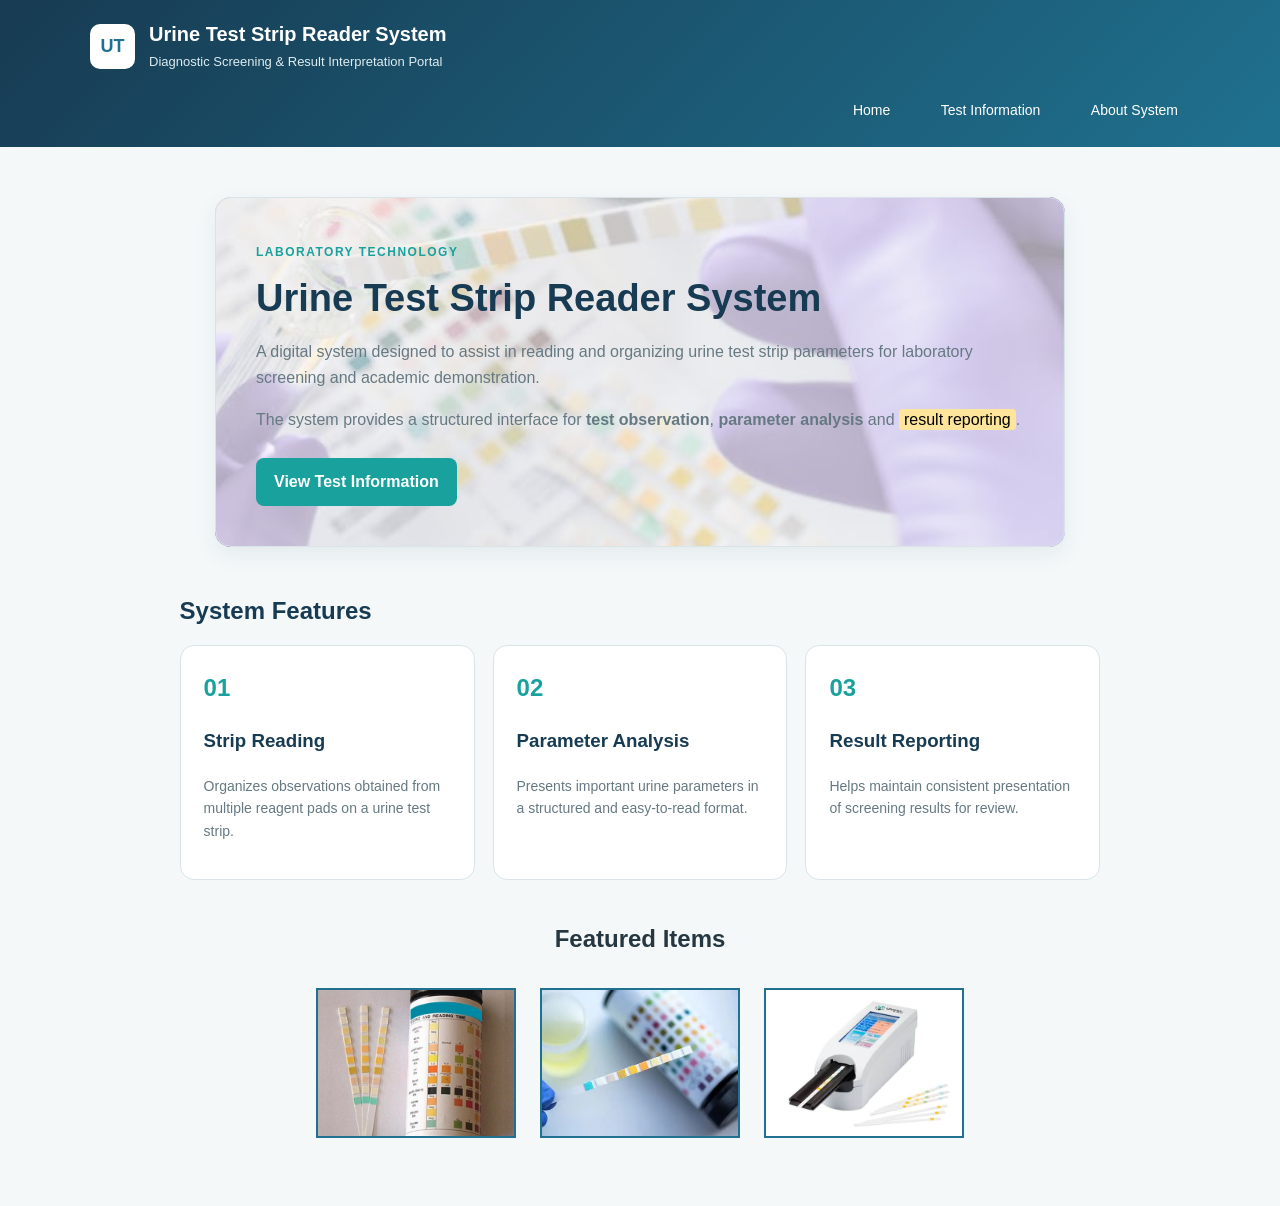
==== index.html @ 6f8af43d "Initial case study website" ====
<!DOCTYPE html>
<html lang="en">

<head>
    <meta charset="UTF-8">
    <meta name="viewport" content="width=device-width, initial-scale=1.0">
    <title>Urine Test Strip Reader System</title>
    <link rel="stylesheet" href="nav.css">
    <style>
        * {
            box-sizing: border-box;
        }

        body {
            margin: 0;
            font-family: 'Poppins', sans-serif;
            background-color: #f4f8f9;
            color: #263740;
            line-height: 1.6;
        }

        header {
            background: linear-gradient(135deg, #173b52, #1f718f);
            color: white;
            padding: 18px 7%;
        }

        .header-content {
            max-width: 1100px;
            margin: auto;
            display: flex;
            align-items: center;
            gap: 14px;
        }

        .logo {
            width: 45px;
            height: 45px;
            display: flex;
            align-items: center;
            justify-content: center;
            background-color: white;
            color: #1f718f;
            border-radius: 10px;
            font-size: 18px;
            font-weight: bold;
        }

        header h1 {
            margin: 0;
            font-size: 20px;
        }

        header p {
            margin: 2px 0;
            color: #dcecf0;
            font-size: 13px;
        }

        nav {
            max-width: 1100px;
            margin: 16px auto 0;
            text-align: right;
        }

        nav a {
            color: white;
            text-decoration: none;
            margin-left: 22px;
            font-size: 14px;
        }

        nav a:hover {
            text-decoration: underline;
        }

        main {
            max-width: 1100px;
            margin: auto;
            padding: 50px 7%;
        }

        .hero {
            max-width: 850px;
            margin: auto;
            border-radius: 16px;
            background-image: url("urine-bg.jpeg");
            background-size: cover;
            background-position: center;
            background-repeat: no-repeat;
        }

        .hero-text {
            background-color: rgb(255 255 255 / 62%);
            padding: 40px;
            border: 1px solid #d8e4e7;
            border-radius: 16px;
            box-shadow: 0 8px 22px rgba(23, 59, 82, 0.07);
        }

        .tag {
            color: #19a19d;
            font-size: 12px;
            font-weight: bold;
            letter-spacing: 1.5px;
        }

        .hero-text h2 {
            font-size: 38px;
            color: #173b52;
            line-height: 1.2;
            margin: 12px 0 18px;
        }

        .hero-text p {
            color: #667982;
        }

        .button {
            display: inline-block;
            margin-top: 10px;
            padding: 11px 18px;
            background-color: #19a19d;
            color: white;
            border-radius: 8px;
            text-decoration: none;
            font-weight: bold;
        }

        .button:hover {
            background-color: #147f7d;
        }

        mark {
            background-color: #ffe59b;
            padding: 2px 5px;
            border-radius: 4px;
        }

        .section-heading {
            color: #173b52;
            margin-top: 45px;
            margin-bottom: 15px;
        }

        .feature-container {
            display: grid;
            grid-template-columns: repeat(3, 1fr);
            gap: 18px;
        }

        .feature-card {
            background-color: white;
            padding: 23px;
            border: 1px solid #d8e4e7;
            border-radius: 14px;
            transition: 0.2s;
        }

        .feature-card:hover {
            transform: translateY(-3px);
            box-shadow: 0 8px 18px rgba(23, 59, 82, 0.08);
        }

        .feature-icon {
            color: #19a19d;
            font-size: 24px;
            font-weight: bold;
        }

        .feature-card h3 {
            color: #173b52;
        }

        .feature-card p {
            color: #667982;
            font-size: 14px;
        }
    </style>
</head>

<body id="home-page">
    <header>
        <div class="header-content">
            <div class="logo">
                UT
            </div>
            <div>
                <h1>
                    Urine Test Strip Reader System
                </h1>
                <p>
                    Diagnostic Screening & Result Interpretation Portal
                </p>
            </div>
        </div>
        <nav>
            <a href="index.html">
                Home
            </a>
            <a href="test-information.html">
                Test Information
            </a>
            <a href="about-system.html">
                About System
            </a>
        </nav>
    </header>
    <main>
        <section class="hero">
            <div class="hero-text">
                <span class="tag">
                    LABORATORY TECHNOLOGY
                </span>
                <h2>
                    Urine Test Strip Reader System
                </h2>
                <p>
                    A digital system designed to assist in reading
                    and organizing urine test strip parameters
                    for laboratory screening and academic
                    demonstration.
                </p>
                <p>
                    The system provides a structured interface for
                    <strong>test observation</strong>,
                    <strong>parameter analysis</strong> and
                    <mark>result reporting</mark>.
                </p>
                <a class="button" href="test-information.html">
                    View Test Information
                </a>
            </div>
        </section>
        <section>
            <h2 class="section-heading">
                System Features
            </h2>
            <div class="feature-container">
                <div class="feature-card">
                    <div class="feature-icon">
                        01
                    </div>
                    <h3>
                        Strip Reading
                    </h3>
                    <p>
                        Organizes observations obtained from
                        multiple reagent pads on a urine
                        test strip.
                    </p>
                </div>
                <div class="feature-card">
                    <div class="feature-icon">
                        02
                    </div>
                    <h3>
                        Parameter Analysis
                    </h3>
                    <p>
                        Presents important urine parameters
                        in a structured and easy-to-read format.
                    </p>
                </div>
                <div class="feature-card">
                    <div class="feature-icon">
                        03
                    </div>
                    <h3>
                        Result Reporting
                    </h3>
                    <p>
                        Helps maintain consistent presentation
                        of screening results for review.
                    </p>
                </div>
            </div>
        </section>
        <section class="gallery">
            <h2>Featured Items</h2>

            <img src="image1.jpg" alt="Test Strip">
            <img src="image2.webp" alt="Urine Test">
            <img src="image3.jpeg" alt="Test Reader">
        </section>
    </main>
    </body>
</html>
---- nav.css ----
nav {
    text-align: right;
}

nav a {
    display: inline-block;
    color: white;
    text-decoration: none;
    margin-left: 22px;
    padding: 8px 12px;
    transition: 0.3s;
}

nav a:hover {
    color: #19a19d;
    transform: scale(1.1);
}
.gallery {
    text-align: center;
    margin-top: 40px;
}

.gallery img {
    width: 200px;
    height: 150px;
    object-fit: cover;
    border: 2px solid #1f718f;
    margin: 10px;
    transition: transform 0.3s ease;
}

.gallery img:hover {
    transform: scale(1.1);
}
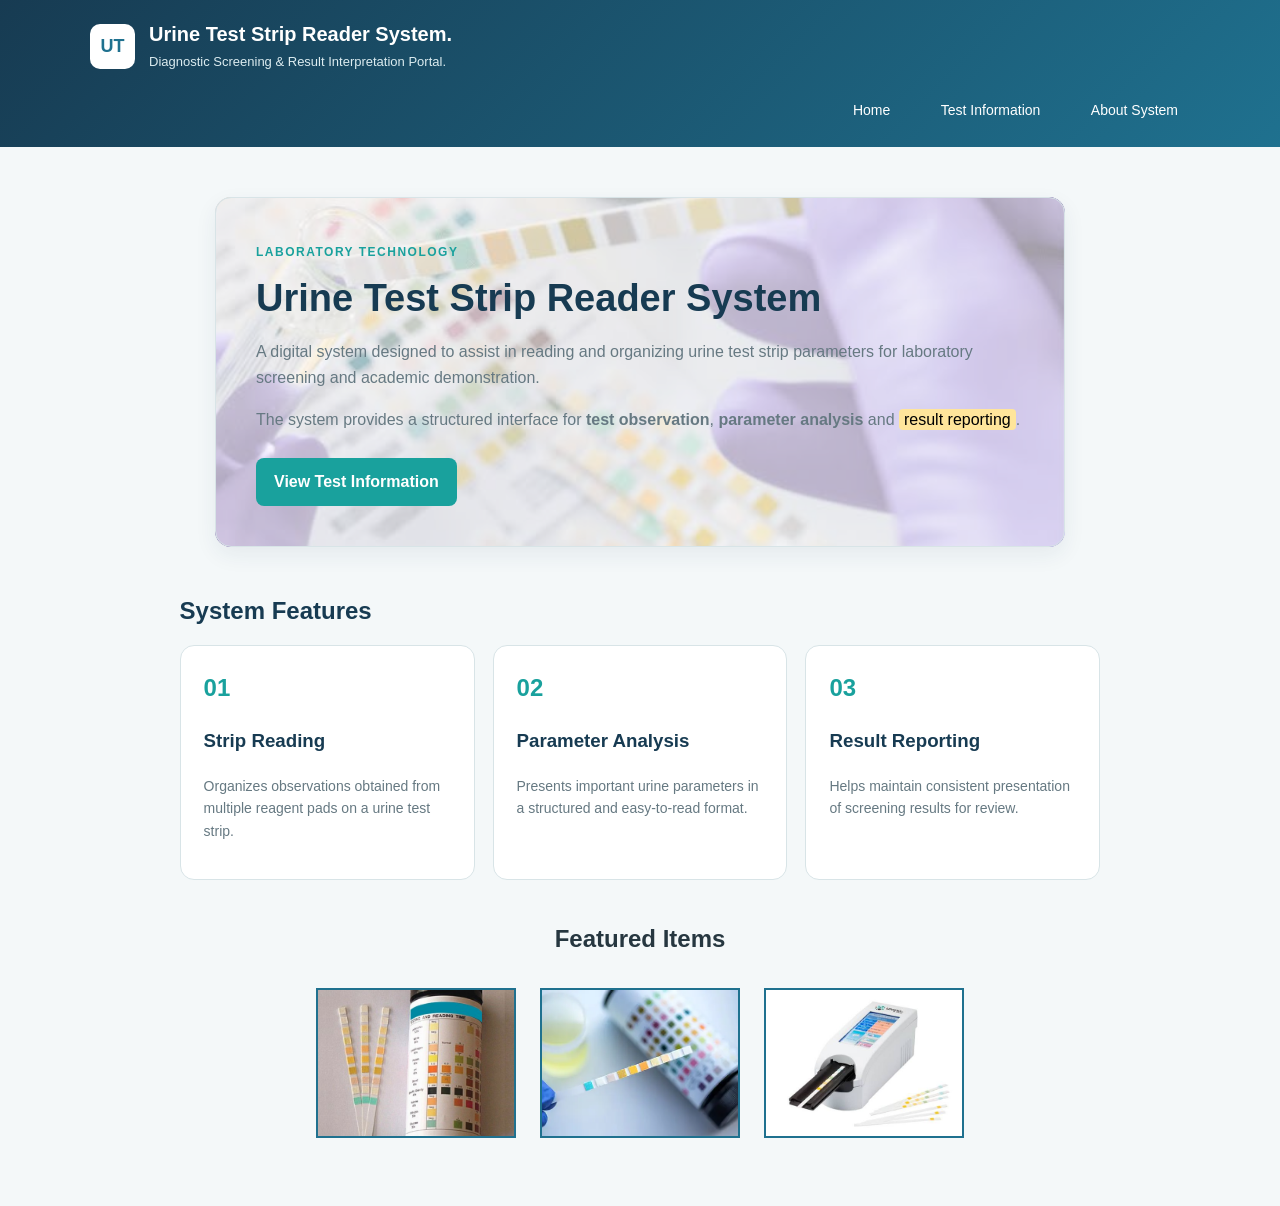
==== commit 14fee820: "Updated website content" ====
--- a/index.html
+++ b/index.html
@@ -6,6 +6,7 @@
     <meta name="viewport" content="width=device-width, initial-scale=1.0">
     <title>Urine Test Strip Reader System</title>
     <link rel="stylesheet" href="nav.css">
+    <!-- style -->
     <style>
         * {
             box-sizing: border-box;
@@ -178,7 +179,7 @@
         }
     </style>
 </head>
-
+<!-- body -->
 <body id="home-page">
     <header>
         <div class="header-content">
@@ -187,10 +188,10 @@
             </div>
             <div>
                 <h1>
-                    Urine Test Strip Reader System
+                    Urine Test Strip Reader System.
                 </h1>
                 <p>
-                    Diagnostic Screening & Result Interpretation Portal
+                    Diagnostic Screening & Result Interpretation Portal.
                 </p>
             </div>
         </div>
